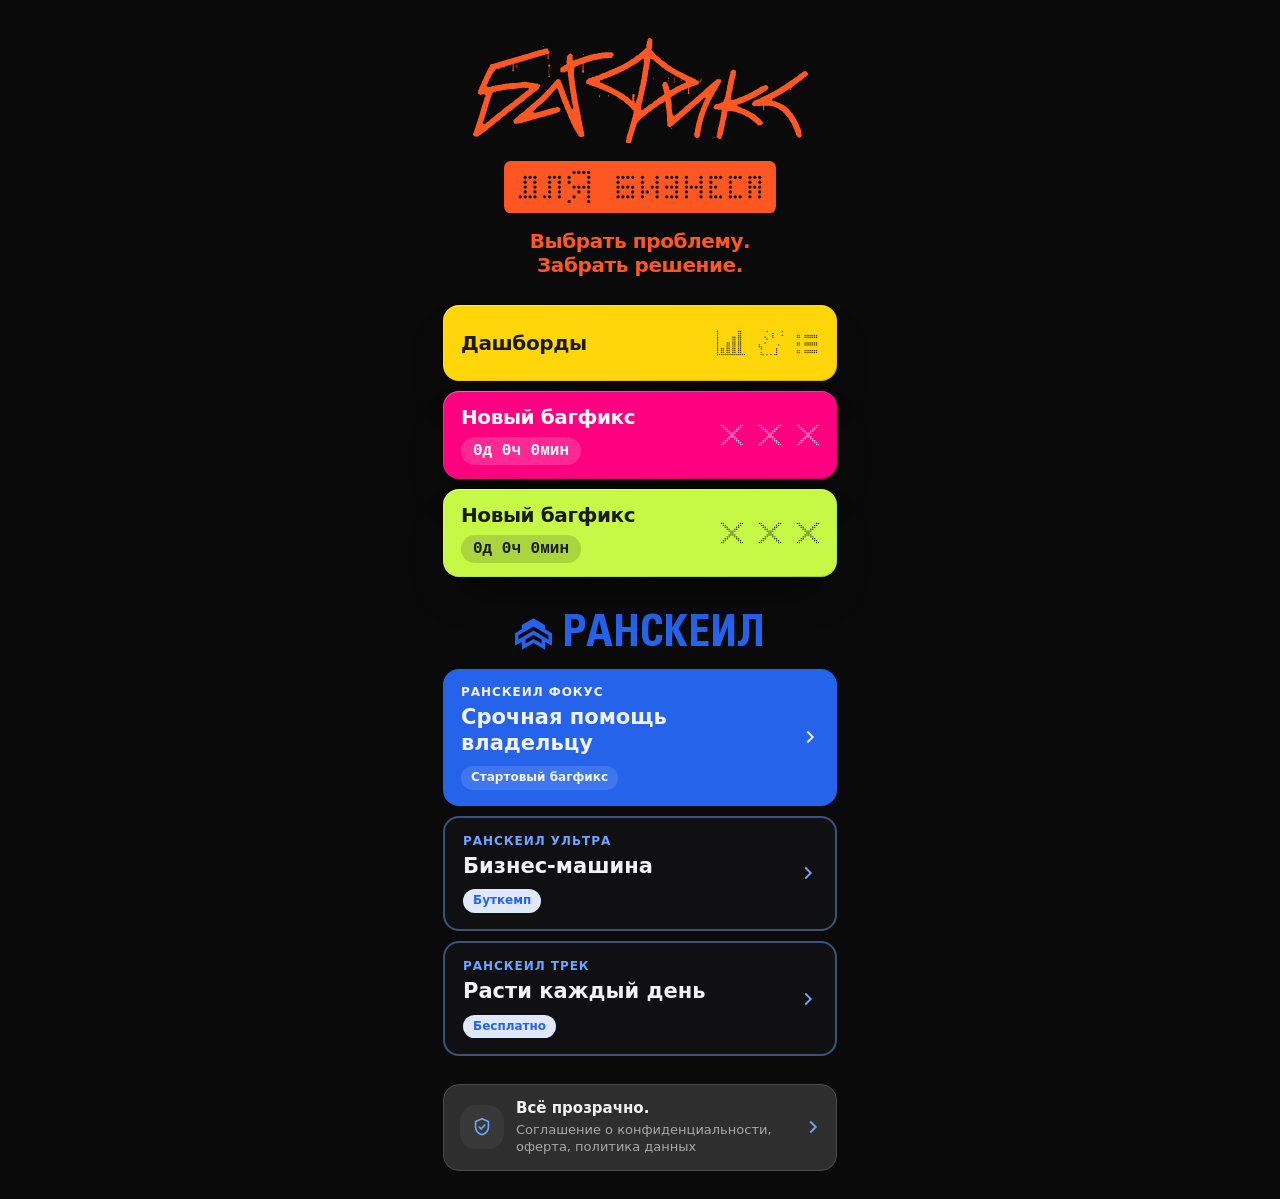
==== bugfix/index.html @ 09e5f191 "fix: шторка стоит на нижнем крае, Я на общей сетке На широком окне шторка больше не всплывает по цен" ====
<!DOCTYPE html>
<html lang="ru">
<head>
  <meta charset="utf-8">
  <meta name="viewport" content="width=device-width, initial-scale=1, viewport-fit=cover">
  <title>Багфикс для бизнеса</title>
  <meta name="robots" content="noindex">
  <meta name="theme-color" content="#0A0A0A">
  <link rel="icon" href="/favicon.svg" type="image/svg+xml">
  <link rel="icon" href="/favicon.png" sizes="32x32" type="image/png">
  <link rel="apple-touch-icon" href="/apple-touch-icon.png">
  <style>
    :root {
      --bg: #0A0A0A;
      --surface: #2E2E2E;
      --surface-2: #383838;
      --sheet: #242424;
      --text: #F2F2F2;
      --text-secondary: #C4C4C4;
      --text-muted: #A8A8A8;
      --action: #2563EB;
      --action-ink: #FFFFFF;
      --action-text: #6AA5FF;
      --negative: #FF5C4D;
      --mark: #FF5722;
      --rim-glow: rgba(255, 255, 255, 0.22);
      --rim-shade: rgba(28, 27, 24, 0.10);
      --card-shadow: 0 24px 48px -24px rgba(0, 0, 0, 0.9);
      --scrim: rgba(0, 0, 0, 0.6);
      color-scheme: dark;
    }
    * { box-sizing: border-box; }
    html, body { margin: 0; background: var(--bg); color: var(--text); }
    body {
      min-height: 100vh;
      font-family: -apple-system, BlinkMacSystemFont, "SF Pro Text", system-ui, sans-serif;
      font-size: 17px;
      -webkit-font-smoothing: antialiased;
    }
    .page {
      width: min(430px, 100%);
      margin: 0 auto;
      padding: max(28px, env(safe-area-inset-top)) 18px max(28px, env(safe-area-inset-bottom));
    }
    h1 {
      margin: 8px 0 0;
      display: flex;
      flex-direction: column;
      align-items: center;
      gap: 16px;
    }
    .mark {
      display: block;
      width: min(100%, 340px);
      aspect-ratio: 1368 / 440;
      background: var(--mark);
      -webkit-mask: url("znak.svg") center / contain no-repeat;
      mask: url("znak.svg") center / contain no-repeat;
    }
    .forbiz { display: block; width: min(80%, 272px); }
    .forbiz svg { display: block; width: 100%; height: auto; }
    .lead {
      margin: 16px 0 28px;
      text-align: center;
      color: var(--mark);
      font-size: 20px;
      font-weight: 600;
      letter-spacing: -0.02em;
      line-height: 1.2;
    }
    .stack { display: flex; flex-direction: column; gap: 10px; }
    .plaque {
      position: relative;
      display: flex;
      align-items: center;
      justify-content: space-between;
      gap: 10px;
      width: 100%;
      min-height: 76px;
      padding: 14px 14px 14px 18px;
      border: 0;
      border-radius: 16px;
      background: var(--hue);
      color: var(--ink);
      font: inherit;
      text-align: left;
      cursor: pointer;
      box-shadow:
        inset 0 1px 0 var(--rim-glow),
        inset 0 -1px 0 var(--rim-shade),
        var(--card-shadow);
      -webkit-tap-highlight-color: transparent;
    }
    .plaque::after {
      content: '';
      position: absolute;
      inset: 0;
      border-radius: inherit;
      padding: 1px;
      background: linear-gradient(150deg, var(--rim-glow) 0%, rgba(255, 255, 255, 0) 45%, var(--rim-shade) 100%);
      -webkit-mask: linear-gradient(#000 0 0) content-box, linear-gradient(#000 0 0);
      mask: linear-gradient(#000 0 0) content-box, linear-gradient(#000 0 0);
      -webkit-mask-composite: xor;
      mask-composite: exclude;
      pointer-events: none;
    }
    .plaque:focus-visible { outline: 2px solid currentColor; outline-offset: 2px; }
    .plaque-copy { flex: 1; min-width: 0; }
    .plaque-line { display: flex; flex-wrap: wrap; align-items: center; gap: 8px; }
    .plaque b {
      font-size: 20px;
      font-weight: 600;
      letter-spacing: -0.02em;
      line-height: 1.2;
    }
    .when {
      flex: none;
      align-self: center;
      display: inline-flex;
      align-items: center;
      padding: 6px 12px;
      border-radius: 999px;
      background: color-mix(in srgb, var(--ink) 16%, transparent);
      font-family: ui-monospace, "SF Mono", Menlo, Consolas, monospace;
      font-size: 16px;
      font-weight: 600;
      letter-spacing: 0;
      line-height: 1;
      white-space: nowrap;
      font-variant-numeric: tabular-nums;
    }
    @font-face {
      font-family: 'Ranscale Display';
      src: url('../fonts/UniversLTCYR-67BoldCond.woff2') format('woff2');
      font-weight: 700;
      font-display: swap;
    }
    .brand {
      display: flex;
      justify-content: center;
      align-items: center;
      gap: 0.22em;
      margin: 40px 0 18px;
      color: var(--action);
      font-family: 'Ranscale Display', 'Arial Narrow', Impact, sans-serif;
      font-size: 44px;
      font-weight: 700;
      line-height: 0.76;
    }
    .brand i {
      display: block;
      height: 0.73em;
      width: calc(0.73em * 1080 / 923.72);
      background: currentColor;
      -webkit-mask: url('../brand/runscale_chevron.svg') center / contain no-repeat;
      mask: url('../brand/runscale_chevron.svg') center / contain no-repeat;
    }
    .doors { display: flex; flex-direction: column; gap: 10px; margin-top: 0; }
    .door {
      display: flex;
      align-items: center;
      gap: 12px;
      padding: 16px 16px 16px 18px;
      border-radius: 16px;
      color: var(--text);
      text-decoration: none;
      -webkit-tap-highlight-color: transparent;
    }
    .door--fill { background: var(--action); }
    .door--line { background: rgba(20, 20, 24, 0.72); border: 2px solid color-mix(in srgb, var(--action-text) 45%, transparent); }
    .door-body { flex: 1; min-width: 0; display: flex; flex-direction: column; align-items: flex-start; gap: 6px; }
    .door-label { font-size: 12px; font-weight: 700; letter-spacing: 0.08em; text-transform: uppercase; }
    .door--line .door-label { color: var(--action-text); }
    .door-name { font-size: 21px; font-weight: 700; line-height: 1.22; }
    .door-badge { margin-top: 4px; padding: 4px 10px; border-radius: 999px; font-size: 12px; font-weight: 600; line-height: 1.3; }
    .door--fill .door-badge { background: rgba(255, 255, 255, 0.12); color: var(--text); }
    .door--line .door-badge { background: color-mix(in srgb, var(--action) 14%, #fff); color: var(--action); }
    .door-go { flex: none; width: 22px; height: 22px; }
    .door--line .door-go { color: var(--action-text); }
    .clear {
      display: grid;
      grid-template-columns: 44px minmax(0, 1fr) 18px;
      gap: 12px;
      align-items: center;
      width: 100%;
      margin-top: 18px;
      text-align: left;
      border: 1px solid #4a4a4a;
      border-radius: 16px;
      background: #2e2e2e;
      color: #f2f2f2;
      padding: 14px 16px;
      font: inherit;
      cursor: pointer;
    }
    .clear-ic { width: 44px; height: 44px; border-radius: 16px; background: #383838; display: grid; place-items: center; color: #6aa5ff; }
    .clear-ic svg, .clear-go { width: 22px; height: 22px; }
    .clear-go { color: #6aa5ff; }
    .clear b { display: block; font-size: 15px; font-weight: 700; line-height: 1.3; }
    .clear small { display: block; margin-top: 2px; font-size: 13px; line-height: 1.35; color: #a8a8a8; }
    .docs-list { display: flex; flex-direction: column; gap: 8px; margin-top: 8px; }
    .docs-list a {
      display: block;
      padding: 14px 16px;
      border-radius: 16px;
      background: var(--surface-2);
      color: var(--text);
      text-decoration: none;
      font-size: 16px;
      font-weight: 600;
    }
    .glyphs { display: flex; align-items: center; gap: 6px; flex: none; color: var(--ink); }
    .glyphs svg { width: 32px; height: 32px; display: block; overflow: visible; }
    .stage { display: flex; justify-content: center; margin: 28px 0 14px; color: var(--ink, var(--text)); }
    .sheet-when { display: flex; justify-content: center; margin: 0 0 18px; }
    .sheet-when[hidden] { display: none; }
    .stage svg { display: block; overflow: visible; }
    .modal {
      position: fixed;
      inset: 0;
      z-index: 80;
      display: flex;
      align-items: flex-end;
      justify-content: center;
    }
    .modal[hidden] { display: none; }
    .scrim { position: absolute; inset: 0; background: var(--scrim); }
    .panel {
      position: relative;
      width: min(100%, 430px);
      max-height: 92dvh;
      overflow: auto;
      overscroll-behavior: contain;
      background: var(--hue, var(--sheet));
      color: var(--ink, var(--text));
      border-radius: 20px 20px 0 0;
      padding: 10px 20px max(20px, env(safe-area-inset-bottom));
      will-change: transform;
    }
    .grab {
      display: block;
      width: 36px;
      height: 5px;
      margin: 2px auto 6px;
      border-radius: 999px;
      background: color-mix(in srgb, currentColor 35%, transparent);
    }
    .x {
      position: absolute;
      top: 16px;
      right: 16px;
      width: 44px;
      height: 44px;
      border: 0;
      border-radius: 12px;
      background: color-mix(in srgb, var(--ink, var(--text)) 14%, transparent);
      color: var(--ink, var(--text));
      display: grid;
      place-items: center;
      cursor: pointer;
    }
    .x svg { width: 22px; height: 22px; }
    .x:focus-visible, .btn:focus-visible { outline: 2px solid currentColor; outline-offset: 2px; }
    .sr {
      position: absolute;
      width: 1px;
      height: 1px;
      padding: 0;
      margin: -1px;
      overflow: hidden;
      clip: rect(0, 0, 0, 0);
      white-space: nowrap;
      border: 0;
    }
    .acts { display: flex; flex-direction: column; gap: 8px; }
    .btn {
      display: flex;
      align-items: center;
      justify-content: center;
      gap: 8px;
      width: 100%;
      min-height: 52px;
      border: 0;
      border-radius: 16px;
      font: inherit;
      font-size: 17px;
      font-weight: 600;
      cursor: pointer;
      -webkit-tap-highlight-color: transparent;
    }
    .btn-copy {
      background: var(--ink);
      color: var(--hue);
      box-shadow: inset 0 1px 0 rgba(255, 255, 255, 0.28), inset 0 -1px 0 rgba(0, 0, 0, 0.28);
    }
    .copy-mark { display: block; flex: none; }
    .copy-mark[hidden] { display: none; }
    .btn-dl {
      background: color-mix(in srgb, var(--ink) 14%, transparent);
      color: var(--ink);
      box-shadow: inset 0 1px 0 rgba(255, 255, 255, 0.28), inset 0 -1px 0 rgba(0, 0, 0, 0.12);
    }
    .md {
      border-radius: 4px;
      padding: 2px 6px;
      background: var(--ink);
      color: var(--hue);
      font-size: 11px;
      font-weight: 650;
      letter-spacing: 0.04em;
      line-height: 1.3;
    }
    .acts[hidden] { display: none; }
    .note {
      min-height: 0;
      margin: 8px 0 0;
      text-align: center;
      font-size: 13px;
      color: var(--negative);
    }
    .note:empty { display: none; }
  </style>
</head>
<body>
  <main class="page">
    <h1>
      <span class="mark" role="img" aria-label="Багфикс"></span>
      <span class="forbiz" id="forbiz"></span>
    </h1>
    <p class="lead">Выбрать проблему.<br>Забрать решение.</p>
    <div class="stack" id="stack"></div>
    <div class="brand" role="img" aria-label="Ранскеил"><i></i>РАНСКЕИЛ</div>
    <nav class="doors" aria-label="Как начать">
      <a class="door door--fill" data-door="focus">
        <span class="door-body"><span class="door-label">Ранскеил Фокус</span><span class="door-name">Срочная помощь владельцу</span><span class="door-badge">Стартовый багфикс</span></span>
        <svg class="door-go" viewBox="0 0 24 24" fill="none" stroke="currentColor" stroke-width="2" aria-hidden="true"><path d="M9 6l6 6-6 6"/></svg>
      </a>
      <a class="door door--line" data-door="ultra">
        <span class="door-body"><span class="door-label">Ранскеил Ультра</span><span class="door-name">Бизнес-машина</span><span class="door-badge">Буткемп</span></span>
        <svg class="door-go" viewBox="0 0 24 24" fill="none" stroke="currentColor" stroke-width="2" aria-hidden="true"><path d="M9 6l6 6-6 6"/></svg>
      </a>
      <a class="door door--line" data-door="track">
        <span class="door-body"><span class="door-label">Ранскеил Трек</span><span class="door-name">Расти каждый день</span><span class="door-badge">Бесплатно</span></span>
        <svg class="door-go" viewBox="0 0 24 24" fill="none" stroke="currentColor" stroke-width="2" aria-hidden="true"><path d="M9 6l6 6-6 6"/></svg>
      </a>
      <button type="button" class="clear" id="docs-open">
        <span class="clear-ic" aria-hidden="true"><svg viewBox="0 0 24 24" fill="none" stroke="currentColor" stroke-width="1.75" stroke-linecap="round" stroke-linejoin="round"><path d="M12 3 5 6v6c0 4.2 2.7 7.1 7 8.5 4.3-1.4 7-4.3 7-8.5V6l-7-3z"/><path d="m9 12 2 2 4-4"/></svg></span>
        <span><b>Всё прозрачно.</b><small>Соглашение о конфиденциальности, оферта, политика данных</small></span>
        <svg class="clear-go" viewBox="0 0 24 24" fill="none" stroke="currentColor" stroke-width="2" aria-hidden="true"><path d="M9 6l6 6-6 6"/></svg>
      </button>
    </nav>
  </main>

  <div class="modal" id="modal" hidden>
    <div class="scrim" data-close></div>
    <section class="panel" role="dialog" aria-modal="true" aria-labelledby="reel-title">
      <span class="grab" aria-hidden="true"></span>
      <button type="button" class="x" id="close" aria-label="Закрыть">
        <svg viewBox="0 0 24 24" aria-hidden="true"><path d="M6 6l12 12M18 6L6 18" fill="none" stroke="currentColor" stroke-width="2" stroke-linecap="round"/></svg>
      </button>
      <div class="stage" id="stage"></div>
      <h2 id="reel-title" class="sr"></h2>
      <div class="sheet-when" id="sheet-when" hidden><span class="when" id="sheet-when-label"></span></div>
      <div class="acts">
        <button type="button" class="btn btn-copy" id="copy"><span id="copy-label">Забрать багфикс</span><svg class="copy-mark" id="copy-mark" viewBox="0 0 23 17" width="23" height="17" hidden aria-hidden="true"></svg></button>
        <button type="button" class="btn btn-dl" id="download"><span class="lbl">Скачать</span><span class="md">MD</span></button>
      </div>
      <p class="note" id="note"></p>
    </section>
  </div>

  <div class="modal" id="docs" hidden>
    <div class="scrim" data-close></div>
    <section class="panel" role="dialog" aria-modal="true" aria-labelledby="docs-title">
      <span class="grab" aria-hidden="true"></span>
      <button type="button" class="x" id="docs-close" aria-label="Закрыть">
        <svg viewBox="0 0 24 24" aria-hidden="true"><path d="M6 6l12 12M18 6L6 18" fill="none" stroke="currentColor" stroke-width="2" stroke-linecap="round"/></svg>
      </button>
      <h2 id="docs-title" style="margin:36px 0 16px;text-align:center;font-size:28px;font-weight:800;letter-spacing:-0.03em">Всё прозрачно.</h2>
      <div class="docs-list">
        <a href="https://ultra.runscale.ru/terms" target="_blank" rel="noopener noreferrer">Условия использования</a>
        <a href="https://ultra.runscale.ru/confidentiality" target="_blank" rel="noopener noreferrer">Соглашение о конфиденциальности</a>
        <a href="https://ultra.runscale.ru/policy" target="_blank" rel="noopener noreferrer">Политика обработки данных</a>
        <a href="https://ultra.runscale.ru/consent" target="_blank" rel="noopener noreferrer">Согласие на обработку данных</a>
        <a href="https://ultra.runscale.ru/offer" target="_blank" rel="noopener noreferrer">Оферта Ранскеил Фокус</a>
        <a href="mailto:info@runscale.ru">info@runscale.ru</a>
      </div>
    </section>
  </div>

  <script>
    const N = 17
    const STEP = 3
    const R = 1
    const STILL = window.matchMedia('(prefers-reduced-motion: reduce)').matches
    const LETTERS = {
      'А': ['111', '101', '111', '101', '101'],
      'Б': ['1111', '1000', '1111', '1001', '1111'],
      'В': ['110', '101', '110', '101', '110'],
      'Д': ['0111', '0101', '0101', '0101', '1111'],
      'Г': ['111', '100', '100', '100', '100'],
      'Е': ['111', '100', '110', '100', '111'],
      'И': ['1001', '1001', '1011', '1101', '1001'],
      'К': ['1001', '1010', '1100', '1010', '1001'],
      'Л': ['0111', '0101', '0101', '0101', '1101'],
      'Н': ['1001', '1001', '1111', '1001', '1001'],
      'О': ['111', '101', '101', '101', '111'],
      'Р': ['111', '101', '111', '100', '100'],
      'С': ['111', '100', '100', '100', '111'],
      'Ф': ['00100', '11111', '10101', '11111', '00100'],
      'Ш': ['10101', '10101', '10101', '10101', '11111'],
      'Э': ['111', '001', '011', '001', '111'],
      'Ы': ['10001', '10001', '11101', '10101', '11101'],
      'Й': ['0110', '1001', '1011', '1101', '1001'],
      'Ч': ['1001', '1001', '1111', '0001', '0001'],
      'Я': ['01111', '10001', '10001', '01111', '00101', '01001', '10001'],
      'З': ['111', '001', '111', '001', '111'],
      'Т': ['111', '010', '010', '010', '010'],
      '-': ['000', '000', '111', '000', '000'],
    }

    const ICONS = {
      chart: [[1,2],[1,3],[1,4],[1,5],[1,6],[1,7],[1,8],[1,9],[1,10],[1,11],[1,12],[1,13],[1,14],[2,14],[3,11],[3,12],[3,13],[3,14],[4,11],[4,12],[4,13],[4,14],[5,14],[6,8],[6,9],[6,10],[6,11],[6,12],[6,13],[6,14],[7,8],[7,9],[7,10],[7,11],[7,12],[7,13],[7,14],[8,14],[9,5],[9,6],[9,7],[9,8],[9,9],[9,10],[9,11],[9,12],[9,13],[9,14],[10,5],[10,6],[10,7],[10,8],[10,9],[10,10],[10,11],[10,12],[10,13],[10,14],[11,14],[12,2],[12,3],[12,4],[12,5],[12,6],[12,7],[12,8],[12,9],[12,10],[12,11],[12,12],[12,13],[12,14],[13,2],[13,3],[13,4],[13,5],[13,6],[13,7],[13,8],[13,9],[13,10],[13,11],[13,12],[13,13],[13,14],[14,14],[15,14]],
      person: [[4,10],[4,11],[4,12],[4,13],[4,14],[5,9],[5,14],[6,3],[6,4],[6,5],[6,8],[6,9],[6,14],[7,2],[7,6],[7,14],[8,2],[8,6],[8,14],[9,2],[9,6],[9,14],[10,3],[10,4],[10,5],[10,8],[10,9],[10,14],[11,9],[11,14],[12,10],[12,11],[12,12],[12,13],[12,14]],
      answers: [[3,4],[3,5],[3,8],[3,9],[3,12],[3,13],[4,4],[4,5],[4,8],[4,9],[4,12],[4,13],[7,4],[7,5],[7,8],[7,9],[7,12],[7,13],[8,4],[8,5],[8,8],[8,9],[8,12],[8,13],[9,4],[9,5],[9,8],[9,9],[9,12],[9,13],[10,4],[10,5],[10,8],[10,9],[10,12],[10,13],[11,4],[11,5],[11,8],[11,9],[11,12],[11,13],[12,4],[12,5],[12,8],[12,9],[12,12],[12,13],[13,4],[13,5],[13,8],[13,9],[13,12],[13,13]],
      x: [[3,3],[4,3],[3,13],[4,13],[4,4],[5,4],[4,12],[5,12],[5,5],[6,5],[5,11],[6,11],[6,6],[7,6],[6,10],[7,10],[7,7],[8,7],[7,9],[8,9],[8,8],[9,8],[9,9],[10,9],[9,7],[10,7],[10,10],[11,10],[10,6],[11,6],[11,11],[12,11],[11,5],[12,5],[12,12],[13,12],[12,4],[13,4],[13,13],[14,13],[13,3],[14,3]]
    }

    const SERIES = [
      {
        id: 'dashboards',
        name: 'Дашборды',
        word: 'ДАШБОРДЫ',
        hue: '#FFD60A',
        ink: '#1a1a1a',
        file: 'дашборды.md',
        icons: ['chart', 'person', 'answers'],
        md: [
          '# Дашборды не стратегия',
          '',
          'У каждого графика назвать решение, ради которого его собрали.',
          '',
          'Назвать человека и как часто он принимает решение на базе метрики.',
          '',
          'Три ответа: что сделать сегодня, кто отвечает и как часто.',
          '',
          'Сначала решение, потом данные, потом технология.',
          '',
        ].join('\n'),
      },
      {
        id: 'kassa',
        name: 'Новый багфикс',
        word: 'НОВЫЙ БАГФИКС',
        hue: '#FF0080',
        ink: '#ffffff',
        until: '2026-11-26T00:00:00+04:00',
        icons: ['x', 'x', 'x'],
      },
      {
        id: 'sklad',
        name: 'Новый багфикс',
        word: 'НОВЫЙ БАГФИКС',
        hue: '#C5F946',
        ink: '#1a1a1a',
        until: '2026-12-01T00:00:00+04:00',
        icons: ['x', 'x', 'x'],
      },
    ]

    function rng(seed) {
      let s = seed >>> 0
      return function () {
        s = (Math.imul(1664525, s) + 1013904223) >>> 0
        return s / 4294967296
      }
    }
    function shuffle(list, seed) {
      const a = list.slice()
      const rand = rng(seed)
      for (let i = a.length - 1; i > 0; i--) {
        const j = Math.floor(rand() * (i + 1))
        const t = a[i]
        a[i] = a[j]
        a[j] = t
      }
      return a
    }

    const NS = 'http://www.w3.org/2000/svg'
    const SIZE = (N - 1) * STEP + 2 * R
    const GAP = 2
    const FRAME = 1000 / 30
    const AP = 16 * FRAME
    const PAUSE = 2000
    const PERIOD = AP + PAUSE
    const plays = []

    function hash(str) {
      let h = 2166136261
      for (let i = 0; i < str.length; i++) h = Math.imul(h ^ str.charCodeAt(i), 16777619)
      return h >>> 0
    }

    function circleAt(gx, gy) {
      const c = document.createElementNS(NS, 'circle')
      c.setAttribute('cx', gx * STEP + R)
      c.setAttribute('cy', gy * STEP + R)
      c.setAttribute('r', R)
      c.setAttribute('fill', 'transparent')
      return c
    }

    function sparksOf(svg) {
      const sparks = []
      for (let k = 0; k < 5; k++) {
        const c = circleAt(0, 0)
        svg.appendChild(c)
        sparks.push(c)
      }
      return sparks
    }

    function mountPlaque(host, item) {
      host.replaceChildren()
      const actors = item.icons.map(function (name, i) {
        const svg = document.createElementNS(NS, 'svg')
        svg.setAttribute('viewBox', '0 0 ' + SIZE + ' ' + SIZE)
        svg.setAttribute('width', SIZE)
        svg.setAttribute('height', SIZE)
        svg.setAttribute('aria-hidden', 'true')
        const dots = ICONS[name].map(function (p) {
          const c = circleAt(p[0], p[1])
          svg.appendChild(c)
          return { el: c, at: p[0] + ',' + p[1] }
        })
        host.appendChild(svg)
        return { key: item.id + ':' + name + ':' + i, cells: ICONS[name], dots: dots, sparks: sparksOf(svg), ox: 0, oy: 0, total: ICONS[name].length, cycle: -1, rank: {} }
      })
      plays.push({ actors: actors })
    }

    function count(ms, start, total) {
      if (ms < start || !total) return 0
      if (ms >= start + AP) return total
      const frame = ms / FRAME
      const startF = start / FRAME
      return Math.max(1, Math.round(total * (frame - startF + 1) / 16))
    }

    function paint(play, now) {
      play.actors.forEach(function (actor) {
        const shifted = (STILL ? AP : now) + (hash(actor.key) % PERIOD)
        const cycle = Math.floor(shifted / PERIOD)
        const local = shifted - cycle * PERIOD
        if (actor.cycle !== cycle) {
          const order = shuffle(actor.cells, hash(actor.key + ':' + cycle) ^ 20261120)
          actor.rank = {}
          order.forEach(function (p, i) { actor.rank[p[0] + ',' + p[1]] = i })
          actor.cycle = cycle
        }
        const n = STILL || local >= AP ? actor.total : count(local, 0, actor.total)
        const shown = {}
        actor.dots.forEach(function (d) {
          const on = actor.rank[d.at] < n
          d.el.setAttribute('fill', on ? 'currentColor' : 'transparent')
          if (on) shown[d.at] = true
        })
        const live = !STILL && n > 0 && n < actor.total
        if (!live) {
          actor.sparks.forEach(function (el) { el.setAttribute('fill', 'transparent') })
          return
        }
        const pool = []
        for (let y = 0; y < N; y++) {
          for (let x = 0; x < N; x++) if (!shown[x + ',' + y]) pool.push([x, y])
        }
        const frame = Math.floor(local / FRAME)
        const bag = shuffle(pool, hash(actor.key) + Math.floor(frame / 2))
        actor.sparks.forEach(function (el, k) {
          const p = bag[k]
          if (!p) {
            el.setAttribute('fill', 'transparent')
            return
          }
          el.setAttribute('cx', (actor.ox + p[0]) * STEP + R + (actor.px || 0))
          el.setAttribute('cy', (actor.oy + p[1]) * STEP + R + (actor.py || 0))
          el.setAttribute('fill', 'currentColor')
        })
      })
    }

    function tick(now) {
      plays.forEach(function (play) { paint(play, now) })
      if (!STILL) requestAnimationFrame(tick)
    }
    requestAnimationFrame(tick)

    const stack = document.getElementById('stack')
    const modal = document.getElementById('modal')
    const stage = document.getElementById('stage')
    const panel = document.querySelector('.panel')
    const acts = document.querySelector('.acts')
    const note = document.getElementById('note')
    const copyBtn = document.getElementById('copy')
    const downloadBtn = document.getElementById('download')
    const downloadLabel = downloadBtn.querySelector('.lbl')
    let current = null
    let modalPlay = null
    const clocks = []

    function remain(until) {
      let ms = new Date(until).getTime() - Date.now()
      if (ms < 0) ms = 0
      const min = Math.floor(ms / 60000)
      const d = Math.floor(min / 1440)
      const h = Math.floor((min % 1440) / 60)
      const m = min % 60
      return d + 'д ' + h + 'ч ' + m + 'мин'
    }

    function paintClocks() {
      clocks.forEach(function (c) { c.el.textContent = remain(c.until) })
      if (current && current.until && !document.getElementById('sheet-when').hidden) {
        document.getElementById('sheet-when-label').textContent = remain(current.until)
      }
    }
    let copyTimer = 0
    let downloadTimer = 0

    SERIES.forEach(function (item) {
      const button = document.createElement('button')
      button.type = 'button'
      button.className = 'plaque'
      button.dataset.id = item.id
      button.style.setProperty('--hue', item.hue)
      button.style.setProperty('--ink', item.ink)
      const copy = document.createElement('span')
      copy.className = 'plaque-copy'
      const line = document.createElement('span')
      line.className = 'plaque-line'
      const name = document.createElement('b')
      name.textContent = item.name
      line.appendChild(name)
      if (item.until) {
        const badge = document.createElement('span')
        badge.className = 'when'
        badge.textContent = remain(item.until)
        clocks.push({ el: badge, until: item.until })
        line.appendChild(badge)
      }
      copy.appendChild(line)
      const icons = document.createElement('span')
      icons.className = 'glyphs'
      mountPlaque(icons, item)
      button.append(copy, icons)
      button.addEventListener('click', function () { open(item) })
      stack.appendChild(button)
    })
    paintClocks()
    setInterval(paintClocks, 30000)

    function wordCells(text) {
      const glyphs = []
      let x = 0
      let height = 5
      for (const ch of text) {
        if (ch === ' ') { x += 4; continue }
        const rows = LETTERS[ch]
        if (!rows) continue
        const width = Math.max.apply(null, rows.map(function (row) { return row.length }))
        glyphs.push({ rows: rows, x: x })
        height = Math.max(height, rows.length)
        x += width + 1
      }
      const cells = []
      glyphs.forEach(function (glyph) {
        const y0 = Math.floor((height - glyph.rows.length) / 2)
        glyph.rows.forEach(function (row, y) {
          for (let c = 0; c < row.length; c++) if (row[c] === '1') cells.push([glyph.x + c, y0 + y])
        })
      })
      return { cells: cells, cols: Math.max(1, x - 1), rows: height }
    }

    function mountCutout(host, text) {
      const step = 6
      const r = 2
      const padX = 3
      const padY = 2
      const word = wordCells(text)
      const cols = word.cols + padX * 2
      const rowsN = word.rows + padY * 2
      const w = (cols - 1) * step + 2 * r
      const h = (rowsN - 1) * step + 2 * r
      const svg = document.createElementNS(NS, 'svg')
      svg.setAttribute('viewBox', '0 0 ' + w + ' ' + h)
      svg.setAttribute('role', 'img')
      svg.setAttribute('aria-label', 'для бизнеса')
      const mask = document.createElementNS(NS, 'mask')
      mask.setAttribute('id', 'forbiz-cut')
      const plate = document.createElementNS(NS, 'rect')
      plate.setAttribute('width', String(w))
      plate.setAttribute('height', String(h))
      plate.setAttribute('fill', '#fff')
      mask.appendChild(plate)
      word.cells.forEach(function (p) {
        const dot = document.createElementNS(NS, 'circle')
        dot.setAttribute('cx', (padX + p[0]) * step + r)
        dot.setAttribute('cy', (padY + p[1]) * step + r)
        dot.setAttribute('r', String(r))
        dot.setAttribute('fill', '#000')
        mask.appendChild(dot)
      })
      const defs = document.createElementNS(NS, 'defs')
      defs.appendChild(mask)
      svg.appendChild(defs)
      const rect = document.createElementNS(NS, 'rect')
      rect.setAttribute('width', String(w))
      rect.setAttribute('height', String(h))
      rect.setAttribute('rx', '8')
      rect.setAttribute('fill', '#FF5722')
      rect.setAttribute('mask', 'url(#forbiz-cut)')
      svg.appendChild(rect)
      host.replaceChildren(svg)
    }

    function plaquePitch() {
      const svg = document.querySelector('#forbiz svg')
      const box = svg && svg.viewBox.baseVal
      const rect = svg && svg.getBoundingClientRect()
      if (!box || !box.width || !rect || !rect.width) return { step: 6, r: 2 }
      const k = rect.width / box.width
      return { step: 6 * k, r: 2 * k }
    }

    function mountStage(host, item) {
      host.replaceChildren()
      const gap = GAP
      const pitch = plaquePitch()
      const word = wordCells(item.word)
      const wordW = (word.cols - 1) * pitch.step + 2 * pitch.r
      const wordH = (word.rows - 1) * pitch.step + 2 * pitch.r
      const iconCells = item.icons.length * N + Math.max(0, item.icons.length - 1) * gap
      const iconW = (iconCells - 1) * STEP + 2 * R
      const iconH = (N - 1) * STEP + 2 * R
      const gapY = Math.max(8, pitch.step * 2)
      const w = Math.max(iconW, wordW)
      const h = iconH + gapY + wordH
      const iconPx = (w - iconW) / 2
      const wordPx = (w - wordW) / 2
      const svg = document.createElementNS(NS, 'svg')
      svg.setAttribute('viewBox', '0 0 ' + w + ' ' + h)
      svg.style.width = 'min(100%, ' + w + 'px)'
      svg.style.height = 'auto'
      svg.setAttribute('aria-hidden', 'true')
      const actors = item.icons.map(function (name, i) {
        const x0 = i * (N + gap)
        const dots = ICONS[name].map(function (p) {
          const c = circleAt(x0 + p[0], p[1])
          c.setAttribute('cx', iconPx + (x0 + p[0]) * STEP + R)
          c.setAttribute('cy', p[1] * STEP + R)
          svg.appendChild(c)
          return { el: c, at: p[0] + ',' + p[1] }
        })
        return { key: item.id + ':' + name + ':' + i, cells: ICONS[name], dots: dots, sparks: sparksOf(svg), ox: x0, oy: 0, px: iconPx, py: 0, total: ICONS[name].length, cycle: -1, rank: {} }
      })
      word.cells.forEach(function (p) {
        const c = document.createElementNS(NS, 'circle')
        c.setAttribute('cx', wordPx + p[0] * pitch.step + pitch.r)
        c.setAttribute('cy', iconH + gapY + p[1] * pitch.step + pitch.r)
        c.setAttribute('r', pitch.r)
        c.setAttribute('fill', 'currentColor')
        svg.appendChild(c)
      })
      host.appendChild(svg)
      const play = { actors: actors }
      plays.push(play)
      return play
    }

    function open(item) {
      current = item
      if (modalPlay) {
        const at = plays.indexOf(modalPlay)
        if (at >= 0) plays.splice(at, 1)
      }
      modalPlay = mountStage(stage, item)
      document.getElementById('reel-title').textContent = item.name
      panel.style.setProperty('--hue', item.hue)
      panel.style.setProperty('--ink', item.ink)
      acts.hidden = !item.md
      const sheetWhen = document.getElementById('sheet-when')
      sheetWhen.hidden = !item.until
      document.getElementById('sheet-when-label').textContent = item.until ? remain(item.until) : ''
      note.textContent = ''
      resetCopy()
      downloadLabel.textContent = 'Скачать'
      panel.style.transition = ''
      panel.style.transform = ''
      modal.hidden = false
      document.body.style.overflow = 'hidden'
      document.getElementById('close').focus()
    }

    function close() {
      modal.hidden = true
      panel.style.transition = ''
      panel.style.transform = ''
      document.body.style.overflow = docs.hidden ? '' : 'hidden'
      const back = stack.querySelector('[data-id="' + (current && current.id) + '"]')
      if (back) back.focus()
    }

    function copyBySelect(text) {
      const area = document.createElement('textarea')
      area.value = text
      area.setAttribute('readonly', '')
      area.style.position = 'fixed'
      area.style.top = '0'
      area.style.left = '0'
      area.style.opacity = '0'
      document.body.appendChild(area)
      area.focus()
      area.select()
      let ok = false
      try { ok = document.execCommand('copy') } catch { ok = false }
      area.remove()
      return ok
    }

    const CHECK = [[0,3],[0,4],[1,4],[1,5],[2,4],[2,5],[3,3],[3,4],[4,2],[4,3],[5,1],[5,2],[6,0],[6,1],[7,0]]
    let checkFrame = 0

    function buildCheck() {
      const svg = document.getElementById('copy-mark')
      if (svg.childElementCount) return
      CHECK.forEach(function (p) { svg.appendChild(circleAt(p[0], p[1])) })
    }

    function resetCopy() {
      checkFrame++
      document.getElementById('copy-label').textContent = 'Забрать багфикс'
      const mark = document.getElementById('copy-mark')
      mark.hidden = true
      ;[...mark.querySelectorAll('circle')].forEach(function (c) { c.setAttribute('fill', 'transparent') })
    }

    function playCheck() {
      buildCheck()
      const mark = document.getElementById('copy-mark')
      const dots = [...mark.querySelectorAll('circle')]
      dots.forEach(function (c) { c.setAttribute('fill', 'transparent') })
      mark.hidden = false
      const token = ++checkFrame
      const t0 = performance.now()
      function frame(now) {
        if (token !== checkFrame) return
        const n = Math.min(dots.length, Math.floor((now - t0) / 32) + 1)
        dots.forEach(function (c, i) { c.setAttribute('fill', i < n ? 'currentColor' : 'transparent') })
        if (n < dots.length) requestAnimationFrame(frame)
      }
      requestAnimationFrame(frame)
    }

    async function copyText() {
      if (!current || !current.md) return
      note.textContent = ''
      let ok = false
      try {
        await navigator.clipboard.writeText(current.md)
        ok = true
      } catch { ok = false }
      if (!ok) ok = copyBySelect(current.md)
      if (!ok) {
        note.textContent = 'Браузер не дал скопировать. Скачайте файл.'
        return
      }
      document.getElementById('copy-label').textContent = 'Скопировано'
      playCheck()
      clearTimeout(copyTimer)
      copyTimer = setTimeout(resetCopy, 1800)
    }

    function downloadFile() {
      if (!current || !current.md) return
      const blob = new Blob([current.md], { type: 'text/markdown;charset=utf-8' })
      const url = URL.createObjectURL(blob)
      const a = document.createElement('a')
      a.href = url
      a.download = current.file
      document.body.appendChild(a)
      a.click()
      a.remove()
      URL.revokeObjectURL(url)
      downloadLabel.textContent = 'Готово'
      clearTimeout(downloadTimer)
      downloadTimer = setTimeout(function () { downloadLabel.textContent = 'Скачать' }, 1600)
    }

    copyBtn.addEventListener('click', copyText)
    downloadBtn.addEventListener('click', downloadFile)
    modal.addEventListener('click', function (event) {
      if (event.target.closest('[data-close], #close')) close()
    })
    const docs = document.getElementById('docs')
    const docsPanel = docs.querySelector('.panel')
    function setDocs(open) {
      docs.hidden = !open
      if (open) {
        docsPanel.style.transition = ''
        docsPanel.style.transform = ''
      }
      document.body.style.overflow = open || !modal.hidden ? 'hidden' : ''
    }
    function bindSheet(sheet, closeFn) {
      let startY = 0
      let dy = 0
      let drag = false
      sheet.addEventListener('touchstart', function (event) {
        if (event.touches.length !== 1 || sheet.scrollTop > 0) { drag = false; return }
        startY = event.touches[0].clientY
        dy = 0
        drag = true
        sheet.style.transition = 'none'
      }, { passive: true })
      sheet.addEventListener('touchmove', function (event) {
        if (!drag) return
        const next = event.touches[0].clientY - startY
        if (next <= 0) {
          dy = 0
          sheet.style.transform = ''
          return
        }
        dy = next
        sheet.style.transform = 'translateY(' + dy + 'px)'
        if (event.cancelable) event.preventDefault()
      }, { passive: false })
      function end() {
        if (!drag) return
        drag = false
        sheet.style.transition = 'transform .22s ease'
        if (dy > 80) {
          sheet.style.transform = 'translateY(110%)'
          setTimeout(function () {
            sheet.style.transition = ''
            sheet.style.transform = ''
            closeFn()
          }, 200)
        } else {
          sheet.style.transform = ''
          setTimeout(function () { sheet.style.transition = '' }, 220)
        }
        dy = 0
      }
      sheet.addEventListener('touchend', end)
      sheet.addEventListener('touchcancel', end)
    }
    bindSheet(panel, close)
    bindSheet(docsPanel, function () { setDocs(false) })
    document.getElementById('docs-open').addEventListener('click', function () { setDocs(true) })
    docs.addEventListener('click', function (event) {
      if (event.target.closest('[data-close], #docs-close')) setDocs(false)
    })
    const METRIKA_ID = 113084253
    const METRIKA_HOST = 'x.gderost.ru'
    const markRaw = (new URLSearchParams(location.search).get('from') || '').trim().toLowerCase()
    const mark = /^[a-z0-9][a-z0-9-]{0,63}$/.test(markRaw) ? markRaw : 'instagram-bugfix'
    const doorHref = {
      focus: 'https://ultra.runscale.ru/?from=' + mark + '&product=focus',
      ultra: 'https://ultra.runscale.ru/?from=' + mark + '&product=ultra',
      track: 'https://gderost.ru/?from=' + mark,
    }
    function consentAll() {
      try { return JSON.parse(localStorage.getItem('runscale.ultra.consent.v1') || 'null')?.decision === 'all' } catch { return false }
    }
    function arm() {
      if (location.hostname !== METRIKA_HOST || !consentAll()) return
      if (!window.ym) {
        window.ym = function () { (window.ym.a = window.ym.a || []).push(arguments) }
        const s = document.createElement('script')
        s.async = true
        s.src = 'https://mc.yandex.ru/metrika/tag.js?id=' + METRIKA_ID
        document.head.appendChild(s)
        window.ym(METRIKA_ID, 'init', { clickmap: true, trackLinks: true, accurateTrackBounce: true, defer: true })
        window.ym(METRIKA_ID, 'hit', 'https://ultra.runscale.ru/launch/?from=' + encodeURIComponent(mark), { title: document.title, referer: document.referrer })
      }
      window.ym(METRIKA_ID, 'reachGoal', 'launch_open', { from: mark })
    }
    function goal(name) {
      if (!window.ym || location.hostname !== METRIKA_HOST) return
      window.ym(METRIKA_ID, 'reachGoal', name, { from: mark, door: name.replace('launch_', '') })
    }
    mountCutout(document.getElementById('forbiz'), 'ДЛЯ БИЗНЕСА')
    arm()
    document.querySelectorAll('[data-door]').forEach(function (a) {
      a.href = doorHref[a.dataset.door]
      a.target = '_blank'
      a.rel = 'noopener noreferrer'
      a.addEventListener('click', function () { goal('launch_' + a.dataset.door) })
    })
    document.addEventListener('keydown', function (event) {
      if (event.key !== 'Escape') return
      if (!docs.hidden) setDocs(false)
      else if (!modal.hidden) close()
    })
  </script>
</body>
</html>
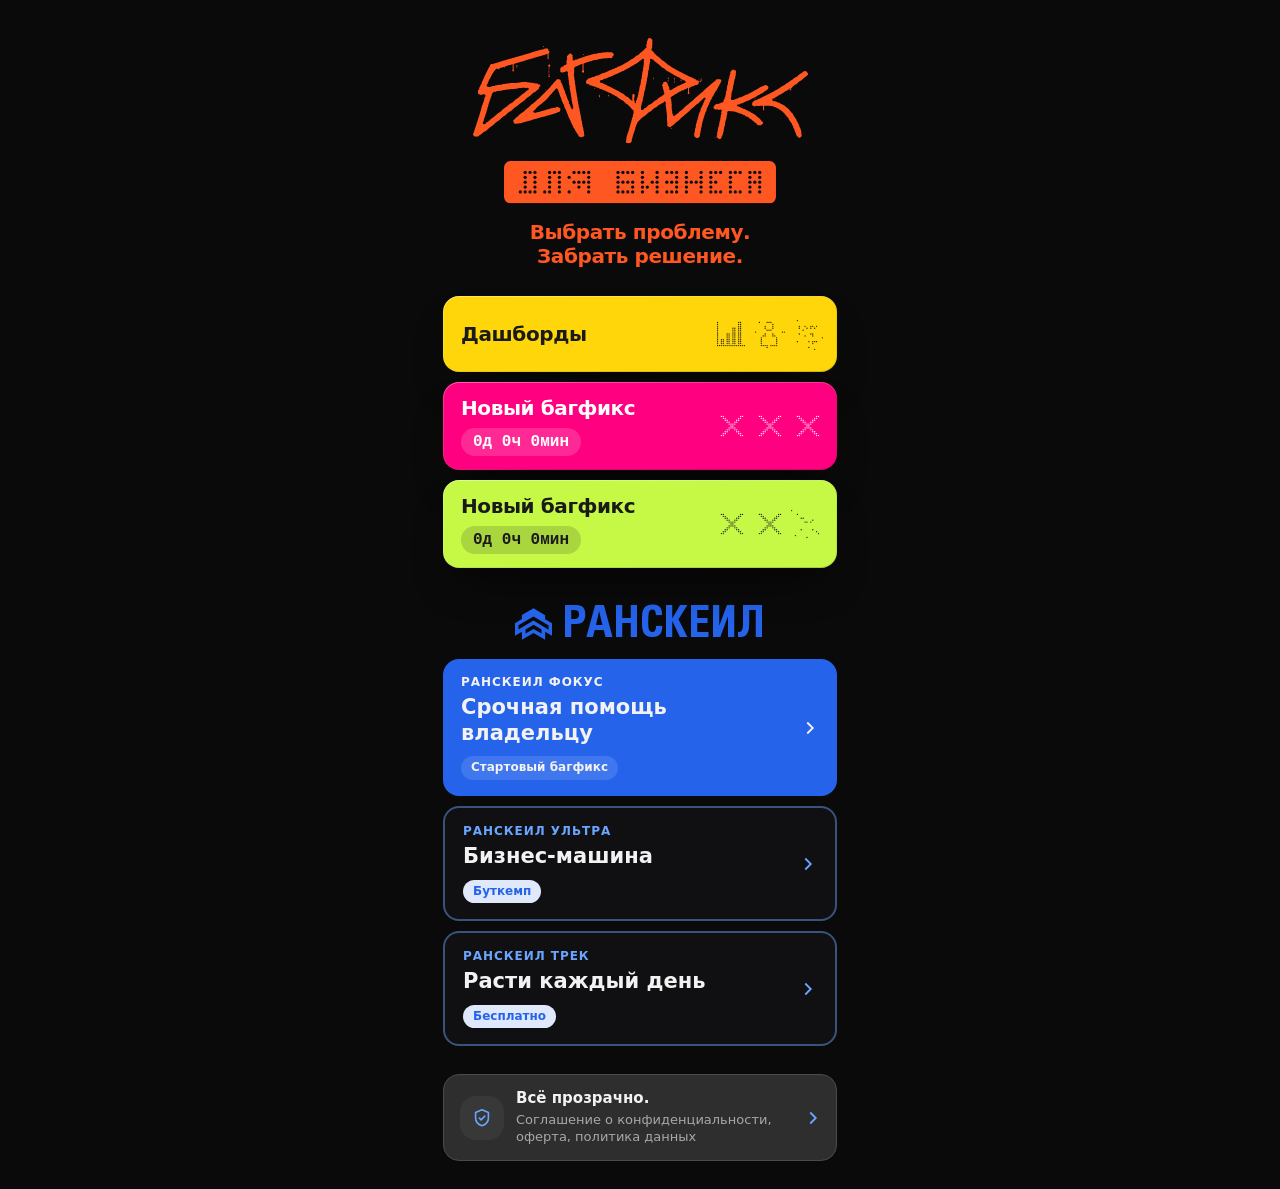
==== commit 7091a5aa: "fix: Я в пять рядов общей сетки, шторка на всю ширину снизу Буква Я больше не вылезает из строки. Об" ====
--- a/bugfix/index.html
+++ b/bugfix/index.html
@@ -227,8 +227,9 @@
     .scrim { position: absolute; inset: 0; background: var(--scrim); }
     .panel {
       position: relative;
-      width: min(100%, 430px);
+      width: 100%;
       max-height: 92dvh;
+      margin-top: auto;
       overflow: auto;
       overscroll-behavior: contain;
       background: var(--hue, var(--sheet));
@@ -413,7 +414,7 @@
       'Ы': ['10001', '10001', '11101', '10101', '11101'],
       'Й': ['0110', '1001', '1011', '1101', '1001'],
       'Ч': ['1001', '1001', '1111', '0001', '0001'],
-      'Я': ['01111', '10001', '10001', '01111', '00101', '01001', '10001'],
+      'Я': ['01111', '10001', '01111', '00101', '10001'],
       'З': ['111', '001', '111', '001', '111'],
       'Т': ['111', '010', '010', '010', '010'],
       '-': ['000', '000', '111', '000', '000'],
@@ -661,26 +662,19 @@
     setInterval(paintClocks, 30000)
 
     function wordCells(text) {
-      const glyphs = []
+      const cells = []
       let x = 0
-      let height = 5
       for (const ch of text) {
         if (ch === ' ') { x += 4; continue }
         const rows = LETTERS[ch]
         if (!rows) continue
         const width = Math.max.apply(null, rows.map(function (row) { return row.length }))
-        glyphs.push({ rows: rows, x: x })
-        height = Math.max(height, rows.length)
+        rows.forEach(function (row, y) {
+          for (let c = 0; c < row.length; c++) if (row[c] === '1') cells.push([x + c, y])
+        })
         x += width + 1
       }
-      const cells = []
-      glyphs.forEach(function (glyph) {
-        const y0 = Math.floor((height - glyph.rows.length) / 2)
-        glyph.rows.forEach(function (row, y) {
-          for (let c = 0; c < row.length; c++) if (row[c] === '1') cells.push([glyph.x + c, y0 + y])
-        })
-      })
-      return { cells: cells, cols: Math.max(1, x - 1), rows: height }
+      return { cells: cells, cols: Math.max(1, x - 1), rows: 5 }
     }
 
     function mountCutout(host, text) {
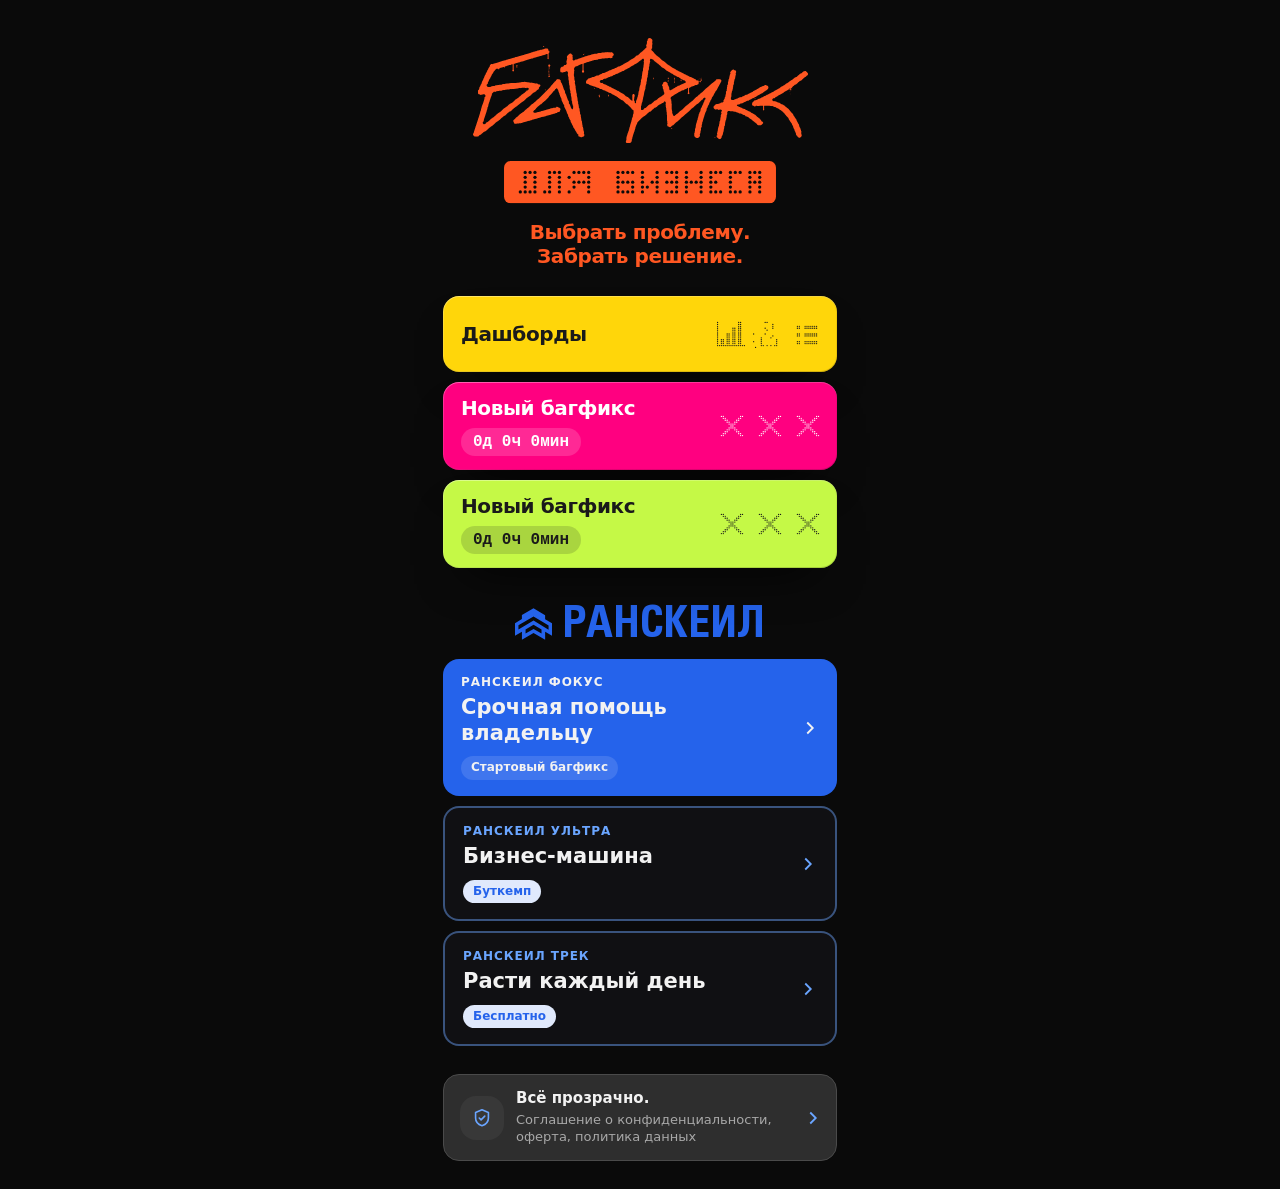
==== commit c8a82ea9: "fix: ножка Я стыкуется с чашей на общей сетке Диагональ больше не прыгает через клетку.  Co-authored" ====
--- a/bugfix/index.html
+++ b/bugfix/index.html
@@ -414,7 +414,7 @@
       'Ы': ['10001', '10001', '11101', '10101', '11101'],
       'Й': ['0110', '1001', '1011', '1101', '1001'],
       'Ч': ['1001', '1001', '1111', '0001', '0001'],
-      'Я': ['01111', '10001', '01111', '00101', '10001'],
+      'Я': ['01111', '10001', '01111', '01001', '10001'],
       'З': ['111', '001', '111', '001', '111'],
       'Т': ['111', '010', '010', '010', '010'],
       '-': ['000', '000', '111', '000', '000'],
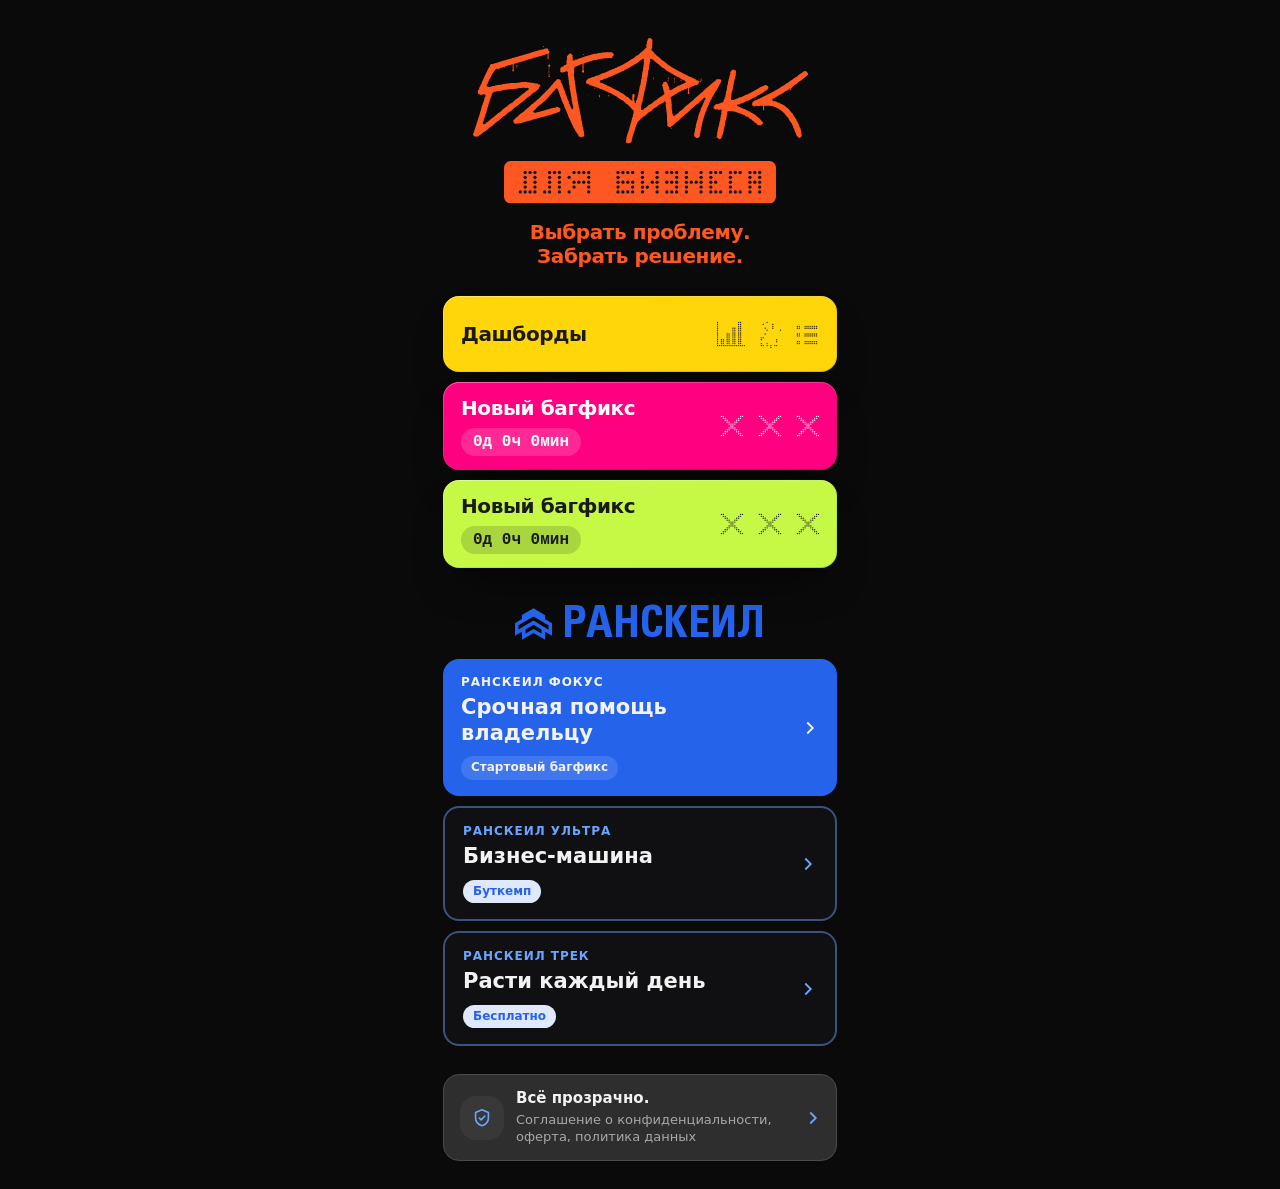
==== commit 2c7fc3a3: "fix: ширина шторки как у страницы на айфоне Модалка больше не растягивается на весь экран: 430px, на" ====
--- a/bugfix/index.html
+++ b/bugfix/index.html
@@ -227,7 +227,7 @@
     .scrim { position: absolute; inset: 0; background: var(--scrim); }
     .panel {
       position: relative;
-      width: 100%;
+      width: min(100%, 430px);
       max-height: 92dvh;
       margin-top: auto;
       overflow: auto;
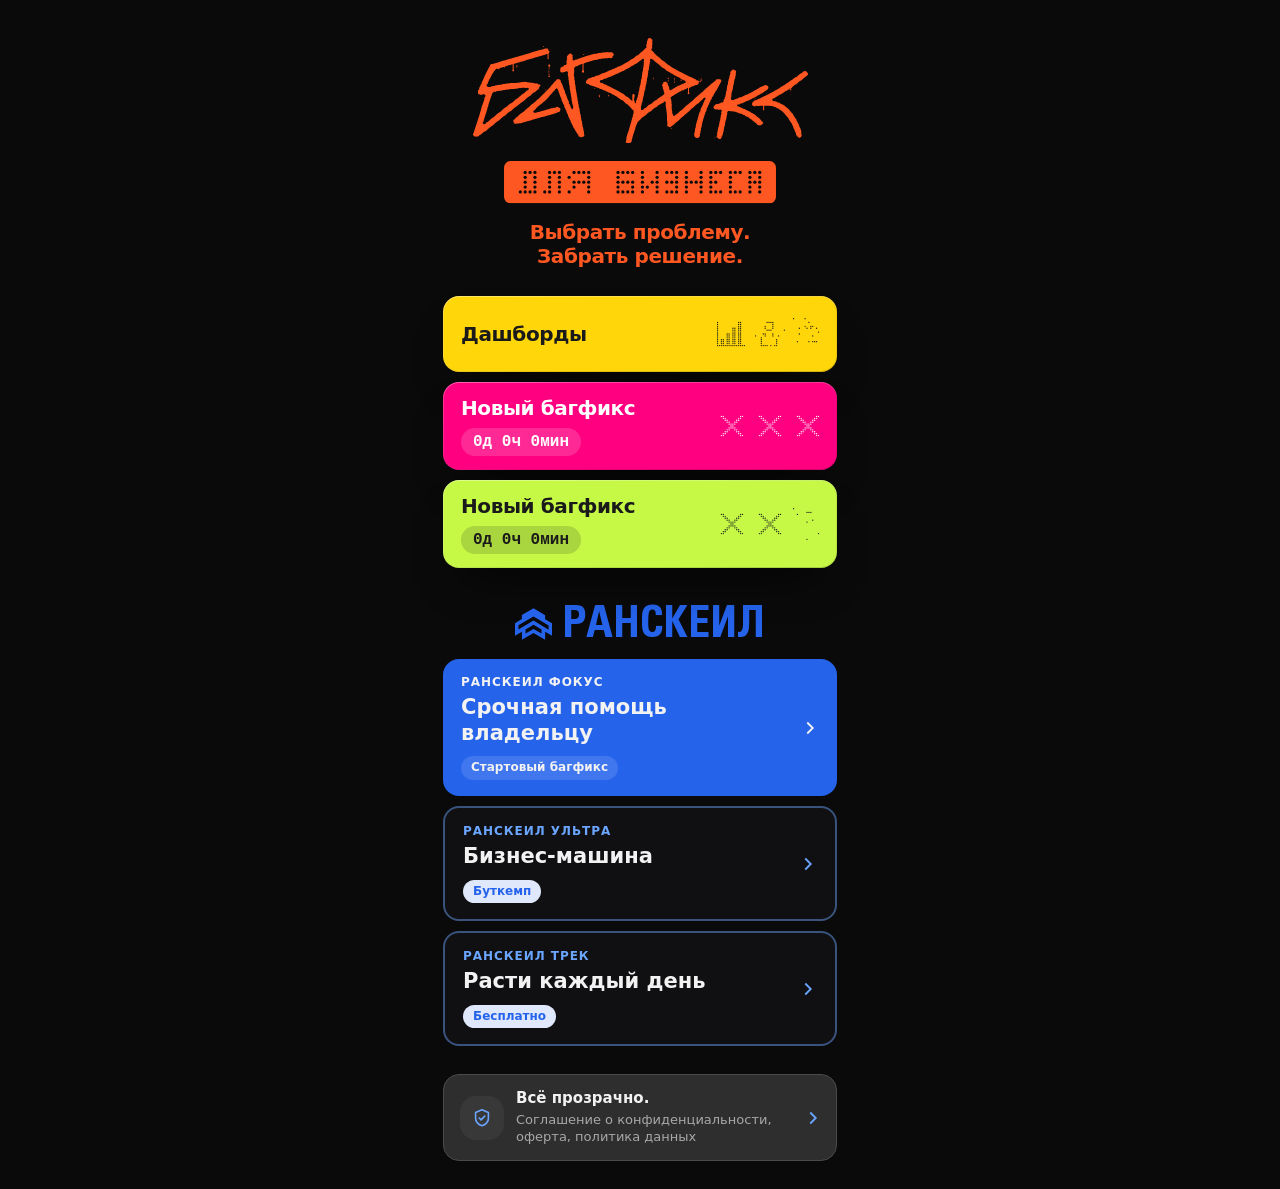
==== commit 41652d95: "fix: в копировании и файле полный текст ролика и хвост про Ранскеил Багфикс дашбордов — как в исходн" ====
--- a/bugfix/index.html
+++ b/bugfix/index.html
@@ -439,14 +439,23 @@
         md: [
           '# Дашборды не стратегия',
           '',
-          'У каждого графика назвать решение, ради которого его собрали.',
+          'Не решайте проблемы бизнеса в дашбордах.',
           '',
-          'Назвать человека и как часто он принимает решение на базе метрики.',
+          'Дашборд живёт прошлым. Кладбище фактов — не говорит, что нужно сделать сегодня.',
           '',
-          'Три ответа: что сделать сегодня, кто отвечает и как часто.',
+          'Баг здесь: процесс не идёт вперёд, если у метрики нет человека, который принимает по ней решение.',
           '',
-          'Сначала решение, потом данные, потом технология.',
+          'Простой вопрос: какое решение в компании стало проще из-за метрики в дашборде?',
           '',
+          'У каждого графика назвать причину, ради которой его собрали.',
+          '',
+          'Кто отвечает, и как часто он принимает решение на базе метрики.',
+          '',
+          'Итого три ответа: что сделать сегодня, кто отвечает и как часто.',
+          '',
+          'Красивый дашборд для этого не нужен.',
+          '',
+          'Точно в таком порядке: сначала решение, потом данные, потом технология.',
         ].join('\n'),
       },
       {
@@ -468,6 +477,21 @@
         icons: ['x', 'x', 'x'],
       },
     ]
+
+    const TAIL = [
+      '',
+      '---',
+      '',
+      'Багфикс для бизнеса — короткая починка из ролика: выбрать проблему, забрать решение и применить сразу, без «напиши слово в директ».',
+      '',
+      'Ранскеил — система роста для владельца. Честная цифра, сигналы и решения. Фокус — срочная помощь. Ультра — бизнес-машина. Трек — расти каждый день.',
+      '',
+      'https://x.gderost.ru/',
+      '',
+    ].join('\n')
+    SERIES.forEach(function (item) {
+      if (item.md) item.md = item.md.replace(/\n*$/, '') + '\n' + TAIL
+    })
 
     function rng(seed) {
       let s = seed >>> 0
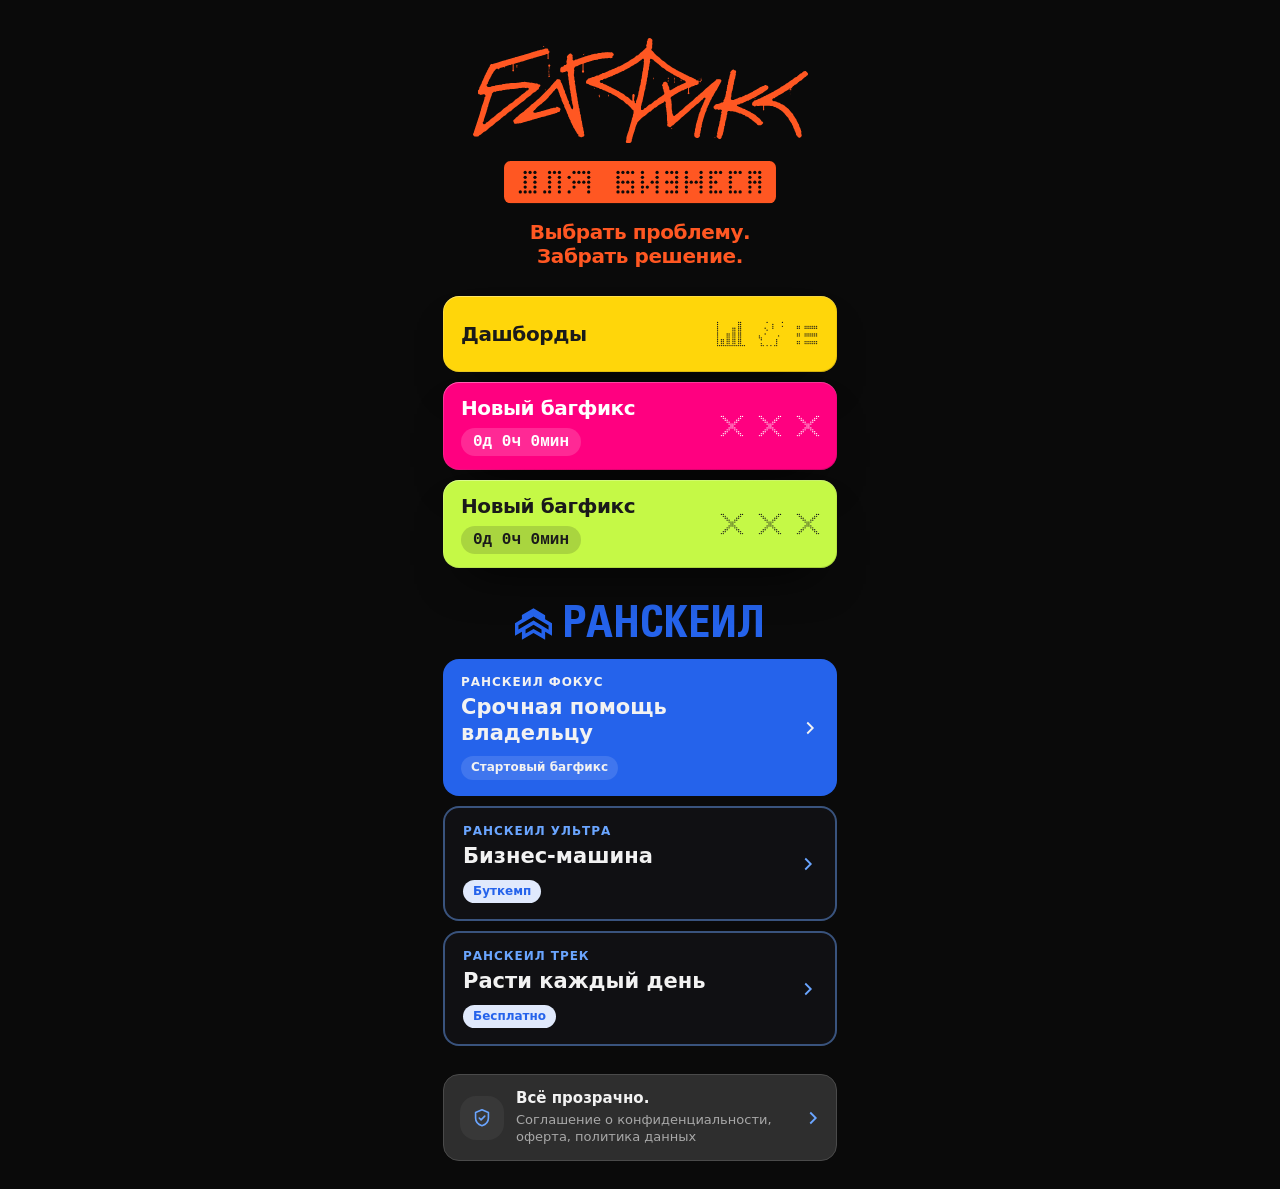
==== commit 64e4dd17: "fix: второй бейдж багфикса считает до 3 декабря Co-authored-by: Cursor <cursoragent@cursor.com>" ====
--- a/bugfix/index.html
+++ b/bugfix/index.html
@@ -464,7 +464,7 @@
         word: 'НОВЫЙ БАГФИКС',
         hue: '#FF0080',
         ink: '#ffffff',
-        until: '2026-11-26T00:00:00+04:00',
+        until: '2026-12-03T00:00:00+04:00',
         icons: ['x', 'x', 'x'],
       },
       {
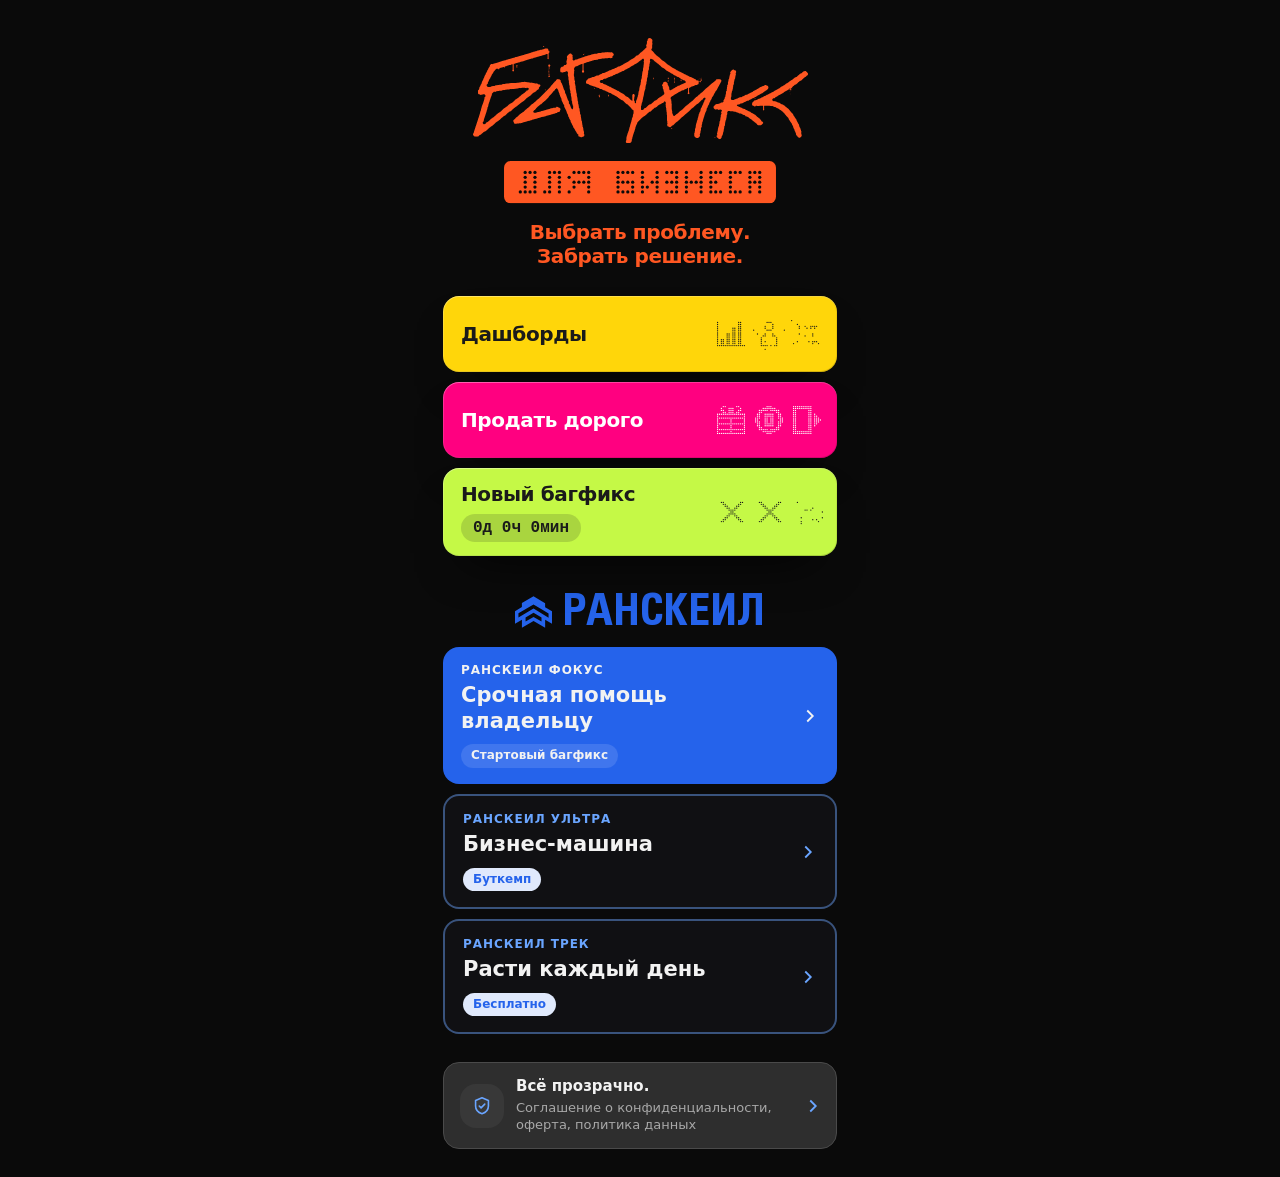
==== commit 9aab28fa: "fix: вторая плашка багфикса — продать дорого Co-authored-by: Cursor <cursoragent@cursor.com>" ====
--- a/bugfix/index.html
+++ b/bugfix/index.html
@@ -406,6 +406,8 @@
       'Л': ['0111', '0101', '0101', '0101', '1101'],
       'Н': ['1001', '1001', '1111', '1001', '1001'],
       'О': ['111', '101', '101', '101', '111'],
+      'П': ['1111', '1001', '1001', '1001', '1001'],
+      'Ь': ['1000', '1000', '1111', '1001', '1111'],
       'Р': ['111', '101', '111', '100', '100'],
       'С': ['111', '100', '100', '100', '111'],
       'Ф': ['00100', '11111', '10101', '11111', '00100'],
@@ -424,7 +426,10 @@
       chart: [[1,2],[1,3],[1,4],[1,5],[1,6],[1,7],[1,8],[1,9],[1,10],[1,11],[1,12],[1,13],[1,14],[2,14],[3,11],[3,12],[3,13],[3,14],[4,11],[4,12],[4,13],[4,14],[5,14],[6,8],[6,9],[6,10],[6,11],[6,12],[6,13],[6,14],[7,8],[7,9],[7,10],[7,11],[7,12],[7,13],[7,14],[8,14],[9,5],[9,6],[9,7],[9,8],[9,9],[9,10],[9,11],[9,12],[9,13],[9,14],[10,5],[10,6],[10,7],[10,8],[10,9],[10,10],[10,11],[10,12],[10,13],[10,14],[11,14],[12,2],[12,3],[12,4],[12,5],[12,6],[12,7],[12,8],[12,9],[12,10],[12,11],[12,12],[12,13],[12,14],[13,2],[13,3],[13,4],[13,5],[13,6],[13,7],[13,8],[13,9],[13,10],[13,11],[13,12],[13,13],[13,14],[14,14],[15,14]],
       person: [[4,10],[4,11],[4,12],[4,13],[4,14],[5,9],[5,14],[6,3],[6,4],[6,5],[6,8],[6,9],[6,14],[7,2],[7,6],[7,14],[8,2],[8,6],[8,14],[9,2],[9,6],[9,14],[10,3],[10,4],[10,5],[10,8],[10,9],[10,14],[11,9],[11,14],[12,10],[12,11],[12,12],[12,13],[12,14]],
       answers: [[3,4],[3,5],[3,8],[3,9],[3,12],[3,13],[4,4],[4,5],[4,8],[4,9],[4,12],[4,13],[7,4],[7,5],[7,8],[7,9],[7,12],[7,13],[8,4],[8,5],[8,8],[8,9],[8,12],[8,13],[9,4],[9,5],[9,8],[9,9],[9,12],[9,13],[10,4],[10,5],[10,8],[10,9],[10,12],[10,13],[11,4],[11,5],[11,8],[11,9],[11,12],[11,13],[12,4],[12,5],[12,8],[12,9],[12,12],[12,13],[13,4],[13,5],[13,8],[13,9],[13,12],[13,13]],
-      x: [[3,3],[4,3],[3,13],[4,13],[4,4],[5,4],[4,12],[5,12],[5,5],[6,5],[5,11],[6,11],[6,6],[7,6],[6,10],[7,10],[7,7],[8,7],[7,9],[8,9],[8,8],[9,8],[9,9],[10,9],[9,7],[10,7],[10,10],[11,10],[10,6],[11,6],[11,11],[12,11],[11,5],[12,5],[12,12],[13,12],[12,4],[13,4],[13,13],[14,13],[13,3],[14,3]]
+      x: [[3,3],[4,3],[3,13],[4,13],[4,4],[5,4],[4,12],[5,12],[5,5],[6,5],[5,11],[6,11],[6,6],[7,6],[6,10],[7,10],[7,7],[8,7],[7,9],[8,9],[8,8],[9,8],[9,9],[10,9],[9,7],[10,7],[10,10],[11,10],[10,6],[11,6],[11,11],[12,11],[11,5],[12,5],[12,12],[13,12],[12,4],[13,4],[13,13],[14,13],[13,3],[14,3]],
+      gift: [[4,1],[5,1],[11,1],[12,1],[3,2],[7,2],[8,2],[9,2],[13,2],[3,3],[4,3],[7,3],[8,3],[9,3],[12,3],[13,3],[4,4],[5,4],[7,4],[8,4],[9,4],[11,4],[12,4],[1,5],[2,5],[3,5],[4,5],[5,5],[6,5],[7,5],[8,5],[9,5],[10,5],[11,5],[12,5],[13,5],[14,5],[15,5],[1,6],[15,6],[1,7],[2,7],[3,7],[4,7],[5,7],[6,7],[7,7],[8,7],[9,7],[10,7],[11,7],[12,7],[13,7],[14,7],[15,7],[1,8],[8,8],[15,8],[1,9],[8,9],[15,9],[1,10],[2,10],[3,10],[4,10],[5,10],[6,10],[7,10],[8,10],[9,10],[10,10],[11,10],[12,10],[13,10],[14,10],[15,10],[1,11],[8,11],[15,11],[1,12],[8,12],[15,12],[1,13],[2,13],[3,13],[4,13],[5,13],[6,13],[7,13],[8,13],[9,13],[10,13],[11,13],[12,13],[13,13],[14,13],[15,13],[1,14],[8,14],[15,14],[1,15],[2,15],[3,15],[4,15],[5,15],[6,15],[7,15],[8,15],[9,15],[10,15],[11,15],[12,15],[13,15],[14,15],[15,15]],
+      coin: [[7,1],[8,1],[9,1],[5,2],[6,2],[7,2],[8,2],[9,2],[10,2],[11,2],[3,3],[4,3],[5,3],[6,3],[7,3],[9,3],[10,3],[11,3],[12,3],[13,3],[3,4],[4,4],[12,4],[13,4],[2,5],[3,5],[6,5],[7,5],[8,5],[9,5],[10,5],[13,5],[14,5],[2,6],[3,6],[6,6],[7,6],[8,6],[9,6],[10,6],[13,6],[14,6],[1,7],[2,7],[3,7],[6,7],[7,7],[9,7],[10,7],[13,7],[14,7],[15,7],[1,8],[2,8],[6,8],[7,8],[9,8],[10,8],[14,8],[15,8],[1,9],[2,9],[3,9],[6,9],[7,9],[9,9],[10,9],[13,9],[14,9],[15,9],[2,10],[3,10],[6,10],[7,10],[8,10],[9,10],[10,10],[13,10],[14,10],[2,11],[3,11],[6,11],[7,11],[8,11],[9,11],[10,11],[13,11],[14,11],[3,12],[4,12],[12,12],[13,12],[3,13],[4,13],[5,13],[6,13],[7,13],[9,13],[10,13],[11,13],[12,13],[13,13],[5,14],[6,14],[7,14],[8,14],[9,14],[10,14],[11,14],[7,15],[8,15],[9,15]],
+      door: [[1,1],[2,1],[3,1],[4,1],[5,1],[6,1],[7,1],[8,1],[9,1],[10,1],[1,2],[2,2],[3,2],[4,2],[5,2],[6,2],[7,2],[8,2],[9,2],[10,2],[1,3],[2,3],[9,3],[10,3],[1,4],[2,4],[9,4],[10,4],[1,5],[2,5],[9,5],[10,5],[12,5],[1,6],[2,6],[9,6],[10,6],[12,6],[13,6],[1,7],[2,7],[9,7],[10,7],[12,7],[13,7],[14,7],[1,8],[2,8],[9,8],[10,8],[12,8],[13,8],[14,8],[15,8],[1,9],[2,9],[9,9],[10,9],[12,9],[13,9],[14,9],[1,10],[2,10],[9,10],[10,10],[12,10],[13,10],[1,11],[2,11],[9,11],[10,11],[12,11],[1,12],[2,12],[9,12],[10,12],[1,13],[2,13],[9,13],[10,13],[1,14],[2,14],[3,14],[4,14],[5,14],[6,14],[7,14],[8,14],[9,14],[10,14],[1,15],[2,15],[3,15],[4,15],[5,15],[6,15],[7,15],[8,15],[9,15],[10,15]]
     }
 
     const SERIES = [
@@ -459,13 +464,36 @@
         ].join('\n'),
       },
       {
-        id: 'kassa',
-        name: 'Новый багфикс',
-        word: 'НОВЫЙ БАГФИКС',
+        id: 'prodat',
+        name: 'Продать дорого',
+        word: 'ПРОДАТЬ ДОРОГО',
         hue: '#FF0080',
         ink: '#ffffff',
-        until: '2026-12-03T00:00:00+04:00',
-        icons: ['x', 'x', 'x'],
+        file: 'продать-дорого.md',
+        icons: ['gift', 'coin', 'door'],
+        md: [
+          '# Продать дорого',
+          '',
+          'Не продавать бизнес, который нельзя купить.',
+          '',
+          'Процессы не продаются.',
+          '',
+          'Бизнес без системы не покупают — его забирают за копейки.',
+          '',
+          'Баг здесь: продавать бизнес, чтобы сбежать из операционки и старых проблем.',
+          '',
+          'Простой вопрос: цель — заработать или страх потерять то, что есть?',
+          '',
+          'Убрать шум, оценить риски, сделать план и запустить систему.',
+          '',
+          'Назвать свою максимальную цену выхода в нужный момент.',
+          '',
+          'Понять реальную ценность. Определить цену выхода. Усилить бизнес и продать позже.',
+          '',
+          'Выход из бизнеса как побег — плохая сделка. Сначала система и цена, потом продажа.',
+          '',
+          'Строго в таком порядке: понять, что продаётся, определить цену, решить — усиливать или выходить.',
+        ].join('\n'),
       },
       {
         id: 'sklad',
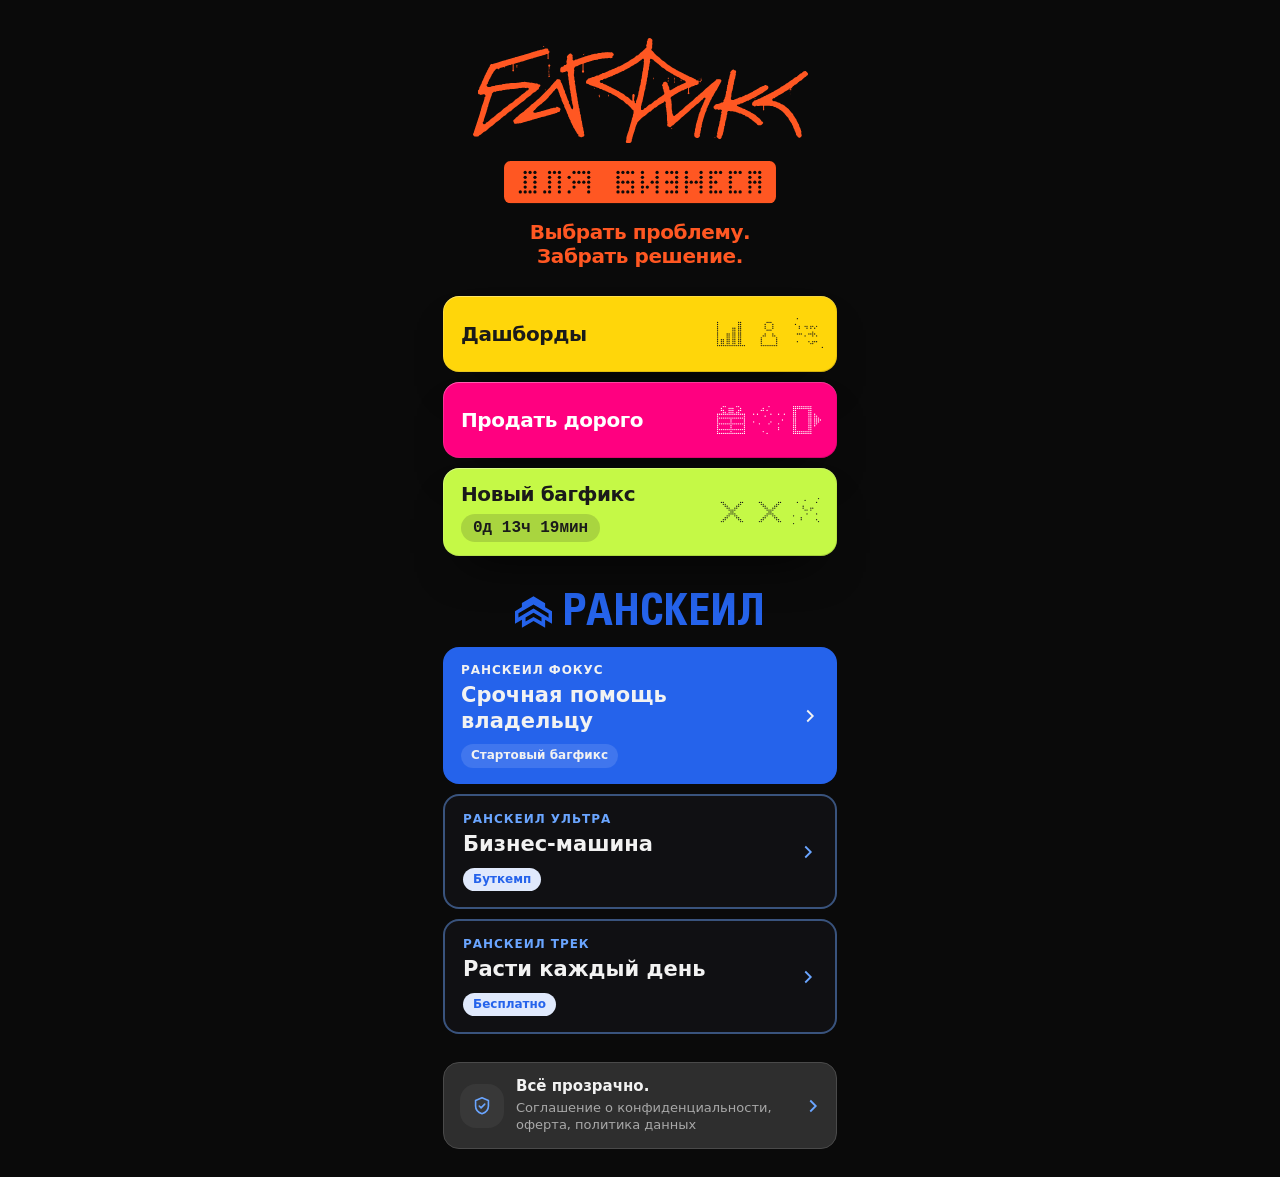
==== commit 70f464ad: "fix: бейдж следующего багфикса сам продлевается на 3 дня Co-authored-by: Cursor <cursoragent@cursor." ====
--- a/bugfix/index.html
+++ b/bugfix/index.html
@@ -662,8 +662,16 @@
     let modalPlay = null
     const clocks = []
 
+    const HOLD = 3 * 24 * 60 * 60 * 1000
+    function due(until) {
+      let t = new Date(until).getTime()
+      if (!t) return Date.now()
+      const now = Date.now()
+      if (t > now) return t
+      return t + (Math.floor((now - t) / HOLD) + 1) * HOLD
+    }
     function remain(until) {
-      let ms = new Date(until).getTime() - Date.now()
+      let ms = due(until) - Date.now()
       if (ms < 0) ms = 0
       const min = Math.floor(ms / 60000)
       const d = Math.floor(min / 1440)
